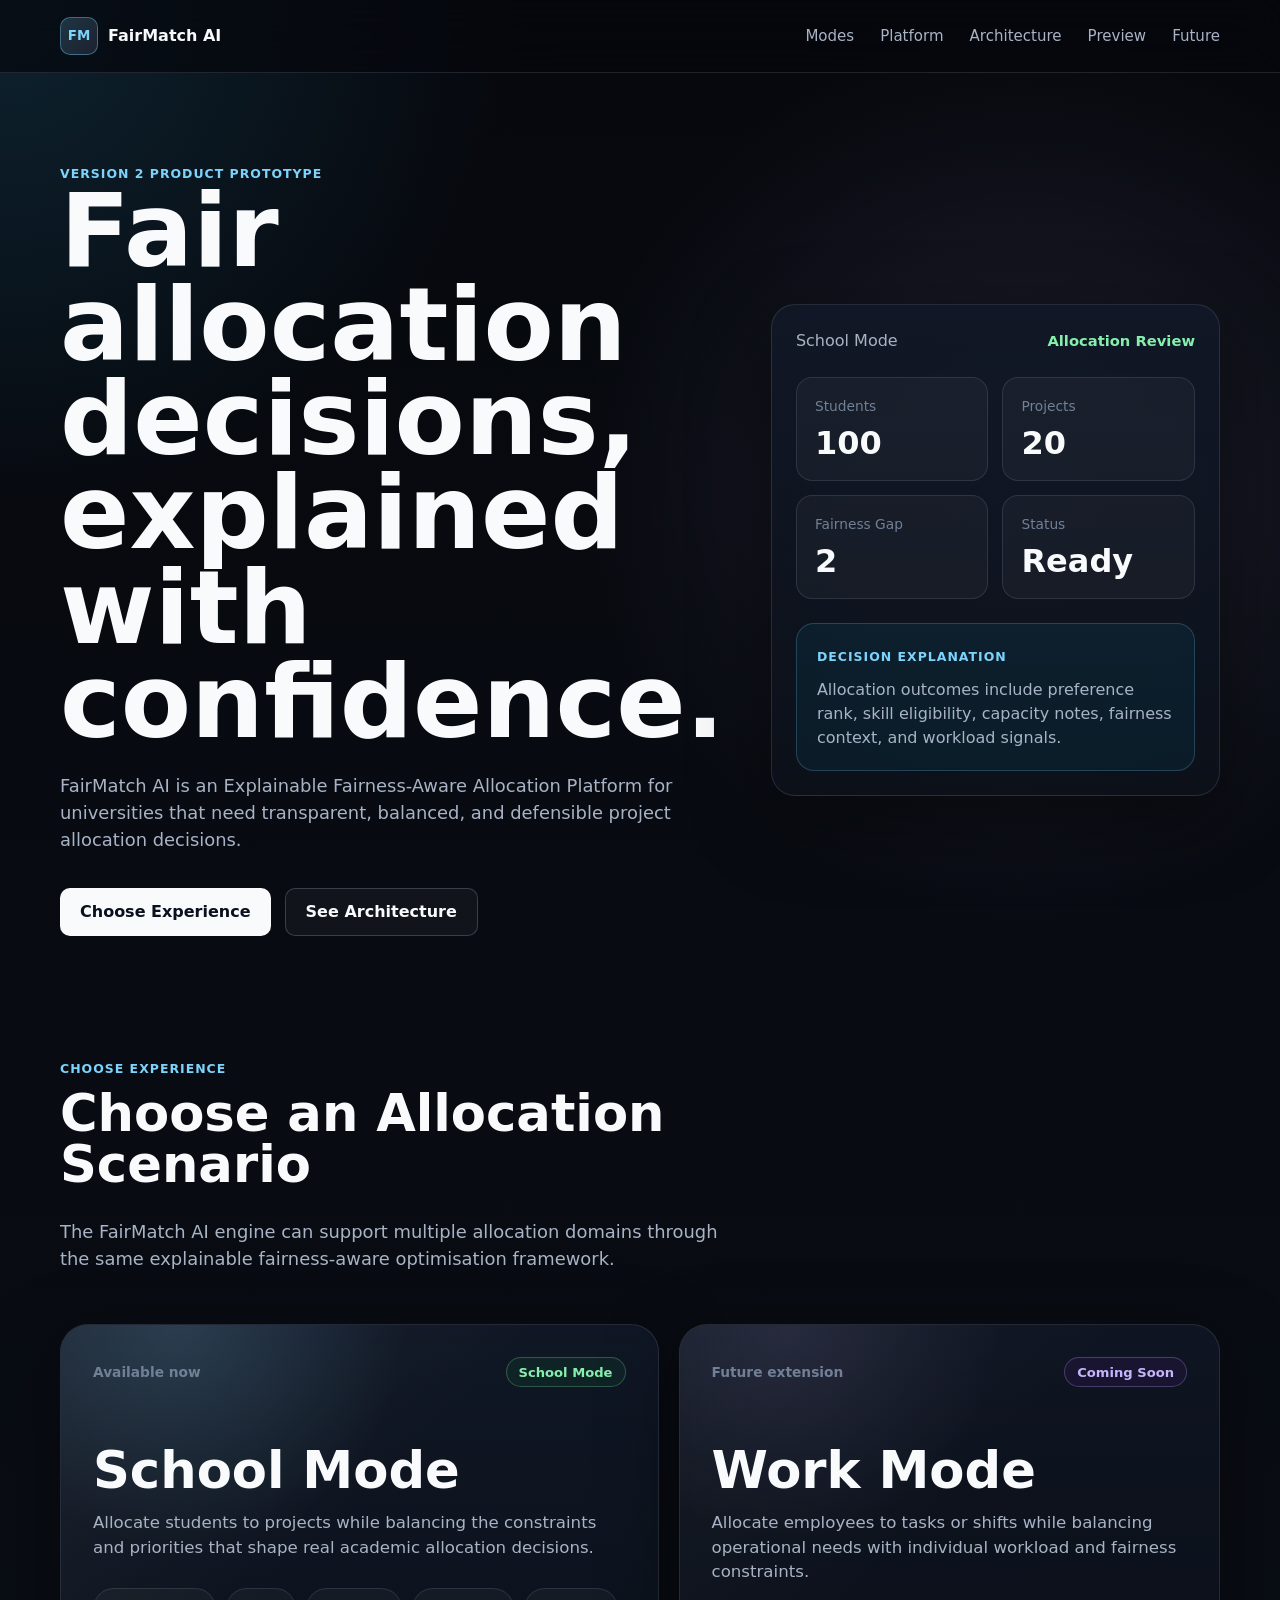
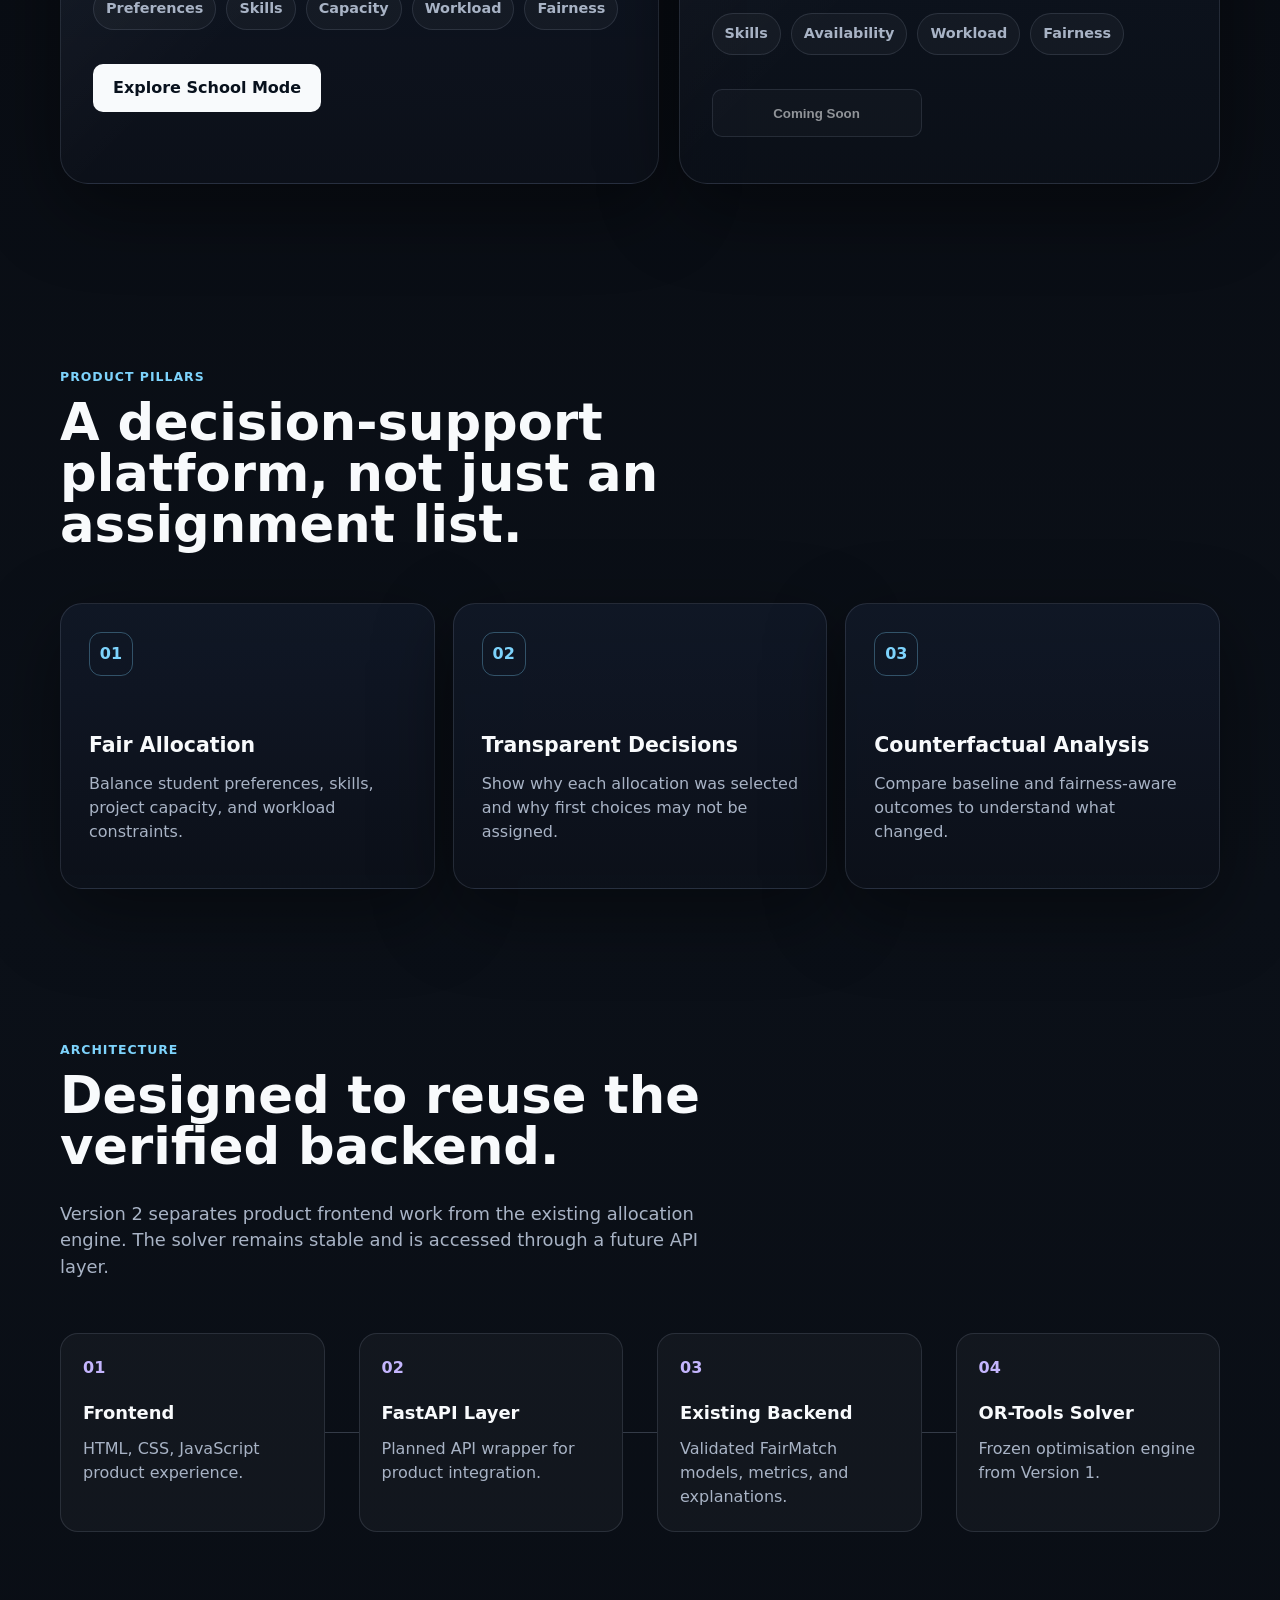
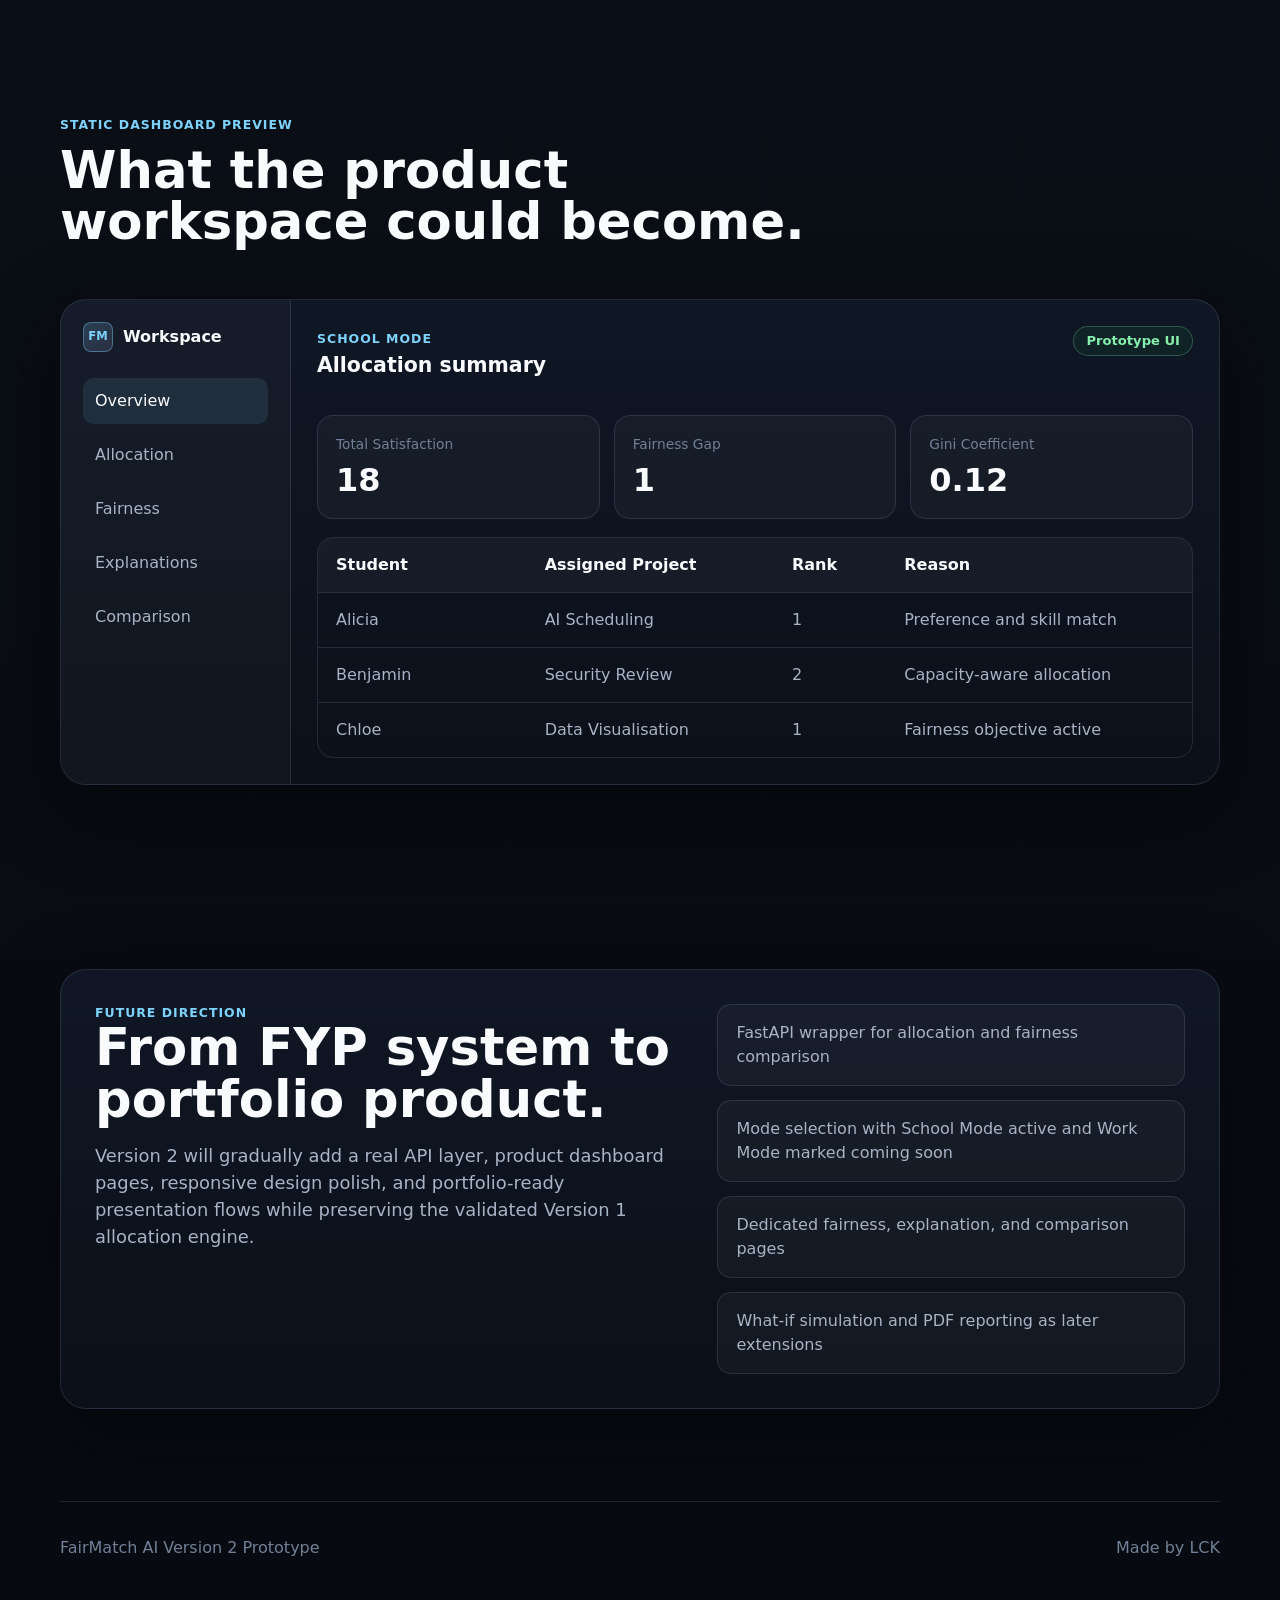
==== frontend/index.html @ 99555b66 "Start v2 frontend prototype" ====
<!doctype html>
<html lang="en">
  <head>
    <meta charset="utf-8" />
    <meta name="viewport" content="width=device-width, initial-scale=1" />
    <title>FairMatch AI | Version 2 Prototype</title>
    <meta
      name="description"
      content="FairMatch AI is an Explainable Fairness-Aware Allocation Platform for transparent, fair, and explainable allocation decisions."
    />
    <link rel="stylesheet" href="styles.css" />
  </head>
  <body>
    <header class="site-header">
      <nav class="nav-shell" aria-label="Primary navigation">
        <a class="brand" href="#top" aria-label="FairMatch AI home">
          <span class="brand-mark">FM</span>
          <span>FairMatch AI</span>
        </a>
        <button class="nav-toggle" type="button" aria-label="Open navigation" aria-expanded="false">
          <span></span>
          <span></span>
        </button>
        <div class="nav-links" data-nav-links>
          <a href="#modes">Modes</a>
          <a href="#platform">Platform</a>
          <a href="#architecture">Architecture</a>
          <a href="#preview">Preview</a>
          <a href="#future">Future</a>
        </div>
      </nav>
    </header>

    <main id="top">
      <section class="hero section">
        <div class="hero-content">
          <div class="eyebrow">Version 2 product prototype</div>
          <h1>Fair allocation decisions, explained with confidence.</h1>
          <p class="hero-copy">
            FairMatch AI is an Explainable Fairness-Aware Allocation Platform for universities
            that need transparent, balanced, and defensible project allocation decisions.
          </p>
          <div class="hero-actions">
            <a class="button primary" href="#modes">Choose Experience</a>
            <a class="button secondary" href="#architecture">See Architecture</a>
          </div>
        </div>

        <aside class="hero-panel" aria-label="Product highlights">
          <div class="panel-topline">
            <span>School Mode</span>
            <strong>Allocation Review</strong>
          </div>
          <div class="signal-grid">
            <div>
              <span>Students</span>
              <strong>100</strong>
            </div>
            <div>
              <span>Projects</span>
              <strong>20</strong>
            </div>
            <div>
              <span>Fairness Gap</span>
              <strong>2</strong>
            </div>
            <div>
              <span>Status</span>
              <strong>Ready</strong>
            </div>
          </div>
          <div class="decision-card">
            <span class="card-label">Decision explanation</span>
            <p>
              Allocation outcomes include preference rank, skill eligibility, capacity notes,
              fairness context, and workload signals.
            </p>
          </div>
        </aside>
      </section>

      <section id="modes" class="section mode-section">
        <div class="section-heading mode-heading">
          <div class="eyebrow">Choose experience</div>
          <h2>Choose an Allocation Scenario</h2>
          <p>
            The FairMatch AI engine can support multiple allocation domains through the same
            explainable fairness-aware optimisation framework.
          </p>
        </div>
        <div class="mode-grid">
          <article class="mode-card mode-card-primary">
            <div class="mode-card-topline">
              <span class="mode-kicker">Available now</span>
              <span class="status-pill">School Mode</span>
            </div>
            <h3>School Mode</h3>
            <p>
              Allocate students to projects while balancing the constraints and priorities
              that shape real academic allocation decisions.
            </p>
            <ul class="mode-list" aria-label="School Mode allocation factors">
              <li>Preferences</li>
              <li>Skills</li>
              <li>Capacity</li>
              <li>Workload</li>
              <li>Fairness</li>
            </ul>
            <a class="button primary mode-button" href="dashboard.html">Explore School Mode</a>
          </article>

          <article class="mode-card mode-card-disabled" aria-label="Work Mode coming soon">
            <div class="mode-card-topline">
              <span class="mode-kicker">Future extension</span>
              <span class="coming-soon-badge">Coming Soon</span>
            </div>
            <h3>Work Mode</h3>
            <p>
              Allocate employees to tasks or shifts while balancing operational needs with
              individual workload and fairness constraints.
            </p>
            <ul class="mode-list" aria-label="Work Mode allocation factors">
              <li>Skills</li>
              <li>Availability</li>
              <li>Workload</li>
              <li>Fairness</li>
            </ul>
            <button class="button secondary mode-button disabled-button" type="button" disabled>
              Coming Soon
            </button>
          </article>
        </div>
      </section>

      <section id="platform" class="section">
        <div class="section-heading">
          <div class="eyebrow">Product pillars</div>
          <h2>A decision-support platform, not just an assignment list.</h2>
        </div>
        <div class="pillar-grid">
          <article class="pillar-card">
            <div class="pillar-icon">01</div>
            <h3>Fair Allocation</h3>
            <p>Balance student preferences, skills, project capacity, and workload constraints.</p>
          </article>
          <article class="pillar-card">
            <div class="pillar-icon">02</div>
            <h3>Transparent Decisions</h3>
            <p>Show why each allocation was selected and why first choices may not be assigned.</p>
          </article>
          <article class="pillar-card">
            <div class="pillar-icon">03</div>
            <h3>Counterfactual Analysis</h3>
            <p>Compare baseline and fairness-aware outcomes to understand what changed.</p>
          </article>
        </div>
      </section>

      <section id="architecture" class="section architecture-section">
        <div class="section-heading compact">
          <div class="eyebrow">Architecture</div>
          <h2>Designed to reuse the verified backend.</h2>
          <p>
            Version 2 separates product frontend work from the existing allocation engine.
            The solver remains stable and is accessed through a future API layer.
          </p>
        </div>
        <div class="architecture-flow" aria-label="Version 2 architecture flow">
          <div class="flow-node">
            <span>01</span>
            <strong>Frontend</strong>
            <p>HTML, CSS, JavaScript product experience.</p>
          </div>
          <div class="flow-line"></div>
          <div class="flow-node">
            <span>02</span>
            <strong>FastAPI Layer</strong>
            <p>Planned API wrapper for product integration.</p>
          </div>
          <div class="flow-line"></div>
          <div class="flow-node">
            <span>03</span>
            <strong>Existing Backend</strong>
            <p>Validated FairMatch models, metrics, and explanations.</p>
          </div>
          <div class="flow-line"></div>
          <div class="flow-node">
            <span>04</span>
            <strong>OR-Tools Solver</strong>
            <p>Frozen optimisation engine from Version 1.</p>
          </div>
        </div>
      </section>

      <section id="preview" class="section preview-section">
        <div class="section-heading">
          <div class="eyebrow">Static dashboard preview</div>
          <h2>What the product workspace could become.</h2>
        </div>
        <div class="dashboard-preview">
          <div class="preview-sidebar">
            <div class="mini-brand">
              <span class="brand-mark small">FM</span>
              <span>Workspace</span>
            </div>
            <a class="active" href="#preview">Overview</a>
            <a href="#preview">Allocation</a>
            <a href="#preview">Fairness</a>
            <a href="#preview">Explanations</a>
            <a href="#preview">Comparison</a>
          </div>
          <div class="preview-main">
            <div class="preview-header">
              <div>
                <span class="card-label">School Mode</span>
                <h3>Allocation summary</h3>
              </div>
              <span class="status-pill">Prototype UI</span>
            </div>
            <div class="metric-row">
              <div class="metric-card">
                <span>Total Satisfaction</span>
                <strong>18</strong>
              </div>
              <div class="metric-card">
                <span>Fairness Gap</span>
                <strong>1</strong>
              </div>
              <div class="metric-card">
                <span>Gini Coefficient</span>
                <strong>0.12</strong>
              </div>
            </div>
            <div class="table-card">
              <div class="table-row table-head">
                <span>Student</span>
                <span>Assigned Project</span>
                <span>Rank</span>
                <span>Reason</span>
              </div>
              <div class="table-row">
                <span>Alicia</span>
                <span>AI Scheduling</span>
                <span>1</span>
                <span>Preference and skill match</span>
              </div>
              <div class="table-row">
                <span>Benjamin</span>
                <span>Security Review</span>
                <span>2</span>
                <span>Capacity-aware allocation</span>
              </div>
              <div class="table-row">
                <span>Chloe</span>
                <span>Data Visualisation</span>
                <span>1</span>
                <span>Fairness objective active</span>
              </div>
            </div>
          </div>
        </div>
      </section>

      <section id="future" class="section future-section">
        <div class="future-card">
          <div>
            <div class="eyebrow">Future direction</div>
            <h2>From FYP system to portfolio product.</h2>
            <p>
              Version 2 will gradually add a real API layer, product dashboard pages,
              responsive design polish, and portfolio-ready presentation flows while
              preserving the validated Version 1 allocation engine.
            </p>
          </div>
          <ul class="future-list">
            <li>FastAPI wrapper for allocation and fairness comparison</li>
            <li>Mode selection with School Mode active and Work Mode marked coming soon</li>
            <li>Dedicated fairness, explanation, and comparison pages</li>
            <li>What-if simulation and PDF reporting as later extensions</li>
          </ul>
        </div>
      </section>
    </main>

    <footer class="site-footer">
      <span>FairMatch AI Version 2 Prototype</span>
      <span>Made by LCK</span>
    </footer>

    <script src="app.js"></script>
  </body>
</html>
---- frontend/styles.css ----
:root {
  color-scheme: dark;
  --bg: #06080d;
  --bg-soft: #0c111a;
  --surface: rgba(16, 23, 36, 0.82);
  --surface-strong: #111827;
  --surface-muted: #172033;
  --line: rgba(148, 163, 184, 0.18);
  --line-strong: rgba(148, 163, 184, 0.3);
  --text: #f8fafc;
  --muted: #a8b3c5;
  --quiet: #718096;
  --primary: #7dd3fc;
  --primary-strong: #38bdf8;
  --accent: #c4b5fd;
  --success: #86efac;
  --shadow: 0 24px 80px rgba(0, 0, 0, 0.42);
}

* {
  box-sizing: border-box;
}

html {
  scroll-behavior: smooth;
}

body {
  margin: 0;
  min-width: 320px;
  background:
    radial-gradient(circle at top left, rgba(56, 189, 248, 0.15), transparent 32rem),
    radial-gradient(circle at 80% 10%, rgba(196, 181, 253, 0.12), transparent 28rem),
    linear-gradient(180deg, #06080d 0%, #0b1018 52%, #070a10 100%);
  color: var(--text);
  font-family:
    Inter, ui-sans-serif, system-ui, -apple-system, BlinkMacSystemFont, "Segoe UI",
    sans-serif;
  line-height: 1.5;
}

a {
  color: inherit;
  text-decoration: none;
}

.site-header {
  position: sticky;
  top: 0;
  z-index: 20;
  border-bottom: 1px solid var(--line);
  background: rgba(6, 8, 13, 0.72);
  backdrop-filter: blur(20px);
}

.nav-shell {
  display: flex;
  align-items: center;
  justify-content: space-between;
  width: min(1160px, calc(100% - 40px));
  margin: 0 auto;
  min-height: 72px;
}

.brand,
.mini-brand {
  display: inline-flex;
  align-items: center;
  gap: 10px;
  font-weight: 700;
  letter-spacing: 0;
}

.brand-mark {
  display: inline-grid;
  place-items: center;
  width: 38px;
  height: 38px;
  border: 1px solid rgba(125, 211, 252, 0.38);
  border-radius: 10px;
  background: linear-gradient(135deg, rgba(125, 211, 252, 0.2), rgba(196, 181, 253, 0.12));
  color: var(--primary);
  font-size: 0.84rem;
}

.brand-mark.small {
  width: 30px;
  height: 30px;
  border-radius: 8px;
  font-size: 0.72rem;
}

.nav-links {
  display: flex;
  align-items: center;
  gap: 26px;
  color: var(--muted);
  font-size: 0.94rem;
}

.nav-links a {
  transition: color 160ms ease;
}

.nav-links a:hover {
  color: var(--text);
}

.nav-toggle {
  display: none;
  width: 42px;
  height: 42px;
  border: 1px solid var(--line);
  border-radius: 10px;
  background: transparent;
  color: var(--text);
}

.nav-toggle span {
  display: block;
  width: 18px;
  height: 2px;
  margin: 5px auto;
  background: var(--text);
}

.section {
  width: min(1160px, calc(100% - 40px));
  margin: 0 auto;
  padding: 92px 0;
}

.hero {
  display: grid;
  grid-template-columns: minmax(0, 1.05fr) minmax(360px, 0.72fr);
  gap: 56px;
  align-items: center;
  min-height: calc(100vh - 72px);
}

.eyebrow,
.card-label {
  color: var(--primary);
  font-size: 0.78rem;
  font-weight: 800;
  letter-spacing: 0.08em;
  text-transform: uppercase;
}

h1,
h2,
h3,
p {
  margin-top: 0;
}

h1 {
  max-width: 760px;
  margin-bottom: 24px;
  font-size: clamp(3.4rem, 8vw, 6.9rem);
  line-height: 0.92;
  letter-spacing: 0;
}

h2 {
  max-width: 760px;
  margin-bottom: 18px;
  font-size: clamp(2rem, 4vw, 3.7rem);
  line-height: 1;
  letter-spacing: 0;
}

h3 {
  margin-bottom: 12px;
  font-size: 1.28rem;
  letter-spacing: 0;
}

.hero-copy,
.section-heading p,
.future-card p {
  max-width: 670px;
  color: var(--muted);
  font-size: 1.12rem;
}

.hero-actions {
  display: flex;
  flex-wrap: wrap;
  gap: 14px;
  margin-top: 34px;
}

.button {
  display: inline-flex;
  align-items: center;
  justify-content: center;
  min-height: 48px;
  padding: 0 20px;
  border-radius: 10px;
  font-weight: 800;
}

.button.primary {
  background: var(--text);
  color: #08111d;
}

.button.secondary {
  border: 1px solid var(--line-strong);
  color: var(--text);
  background: rgba(255, 255, 255, 0.04);
}

.button:disabled,
.disabled-button {
  cursor: not-allowed;
  opacity: 0.56;
}

.hero-panel,
.pillar-card,
.mode-card,
.dashboard-preview,
.future-card {
  border: 1px solid var(--line);
  background: linear-gradient(180deg, rgba(17, 24, 39, 0.92), rgba(12, 17, 26, 0.88));
  box-shadow: var(--shadow);
}

.hero-panel {
  padding: 24px;
  border-radius: 24px;
}

.panel-topline {
  display: flex;
  align-items: center;
  justify-content: space-between;
  gap: 16px;
  color: var(--muted);
}

.panel-topline strong {
  color: var(--success);
  font-size: 0.92rem;
}

.signal-grid {
  display: grid;
  grid-template-columns: repeat(2, minmax(0, 1fr));
  gap: 14px;
  margin: 24px 0;
}

.signal-grid div,
.metric-card {
  min-height: 104px;
  padding: 18px;
  border: 1px solid var(--line);
  border-radius: 16px;
  background: rgba(255, 255, 255, 0.035);
}

.signal-grid span,
.metric-card span {
  display: block;
  margin-bottom: 10px;
  color: var(--quiet);
  font-size: 0.86rem;
}

.signal-grid strong,
.metric-card strong {
  font-size: 2rem;
  line-height: 1;
}

.decision-card {
  padding: 20px;
  border: 1px solid rgba(125, 211, 252, 0.22);
  border-radius: 18px;
  background: rgba(14, 116, 144, 0.12);
}

.decision-card p {
  margin: 10px 0 0;
  color: var(--muted);
}

.section-heading {
  display: flex;
  flex-direction: column;
  gap: 10px;
  margin-bottom: 34px;
}

.section-heading.compact {
  max-width: 760px;
}

.mode-section {
  padding-top: 32px;
}

.mode-heading {
  max-width: 820px;
}

.mode-grid {
  display: grid;
  grid-template-columns: minmax(0, 1.05fr) minmax(0, 0.95fr);
  gap: 20px;
}

.mode-card {
  position: relative;
  min-height: 460px;
  padding: 32px;
  border-radius: 28px;
  overflow: hidden;
  transition:
    border-color 180ms ease,
    transform 180ms ease,
    box-shadow 180ms ease;
}

.mode-card::before {
  position: absolute;
  inset: 0;
  content: "";
  pointer-events: none;
  background:
    radial-gradient(circle at 20% 0%, rgba(125, 211, 252, 0.16), transparent 34%),
    linear-gradient(135deg, rgba(255, 255, 255, 0.06), transparent 46%);
}

.mode-card > * {
  position: relative;
  z-index: 1;
}

.mode-card-primary:hover {
  border-color: rgba(125, 211, 252, 0.54);
  box-shadow: 0 30px 96px rgba(14, 116, 144, 0.22);
  transform: translateY(-4px);
}

.mode-card-disabled {
  background: linear-gradient(180deg, rgba(17, 24, 39, 0.72), rgba(12, 17, 26, 0.68));
}

.mode-card-disabled::before {
  background:
    radial-gradient(circle at 20% 0%, rgba(196, 181, 253, 0.1), transparent 34%),
    linear-gradient(135deg, rgba(255, 255, 255, 0.04), transparent 46%);
}

.mode-card-topline {
  display: flex;
  align-items: center;
  justify-content: space-between;
  gap: 16px;
  margin-bottom: 58px;
}

.mode-kicker {
  color: var(--quiet);
  font-size: 0.86rem;
  font-weight: 800;
}

.mode-card h3 {
  margin-bottom: 14px;
  font-size: clamp(2rem, 4vw, 3.4rem);
  line-height: 1;
}

.mode-card p {
  max-width: 540px;
  color: var(--muted);
  font-size: 1.04rem;
}

.mode-list {
  display: flex;
  flex-wrap: wrap;
  gap: 10px;
  margin: 28px 0 34px;
  padding: 0;
  list-style: none;
}

.mode-list li {
  padding: 9px 12px;
  border: 1px solid var(--line);
  border-radius: 999px;
  color: var(--muted);
  background: rgba(255, 255, 255, 0.035);
  font-size: 0.9rem;
  font-weight: 700;
}

.mode-button {
  min-width: 210px;
}

.coming-soon-badge {
  display: inline-flex;
  align-items: center;
  min-height: 30px;
  padding: 0 12px;
  border: 1px solid rgba(196, 181, 253, 0.26);
  border-radius: 999px;
  color: var(--accent);
  background: rgba(88, 28, 135, 0.16);
  font-size: 0.82rem;
  font-weight: 800;
}

.pillar-grid {
  display: grid;
  grid-template-columns: repeat(3, minmax(0, 1fr));
  gap: 18px;
}

.pillar-card {
  min-height: 260px;
  padding: 28px;
  border-radius: 22px;
}

.pillar-card p {
  color: var(--muted);
}

.pillar-icon {
  display: inline-grid;
  place-items: center;
  width: 44px;
  height: 44px;
  margin-bottom: 54px;
  border: 1px solid rgba(125, 211, 252, 0.32);
  border-radius: 12px;
  color: var(--primary);
  font-weight: 800;
}

.architecture-section {
  padding-top: 60px;
}

.architecture-flow {
  display: grid;
  grid-template-columns: 1fr 34px 1fr 34px 1fr 34px 1fr;
  align-items: stretch;
  margin-top: 34px;
}

.flow-node {
  min-height: 190px;
  padding: 22px;
  border: 1px solid var(--line);
  border-radius: 18px;
  background: rgba(255, 255, 255, 0.035);
}

.flow-node span {
  color: var(--accent);
  font-weight: 800;
}

.flow-node strong {
  display: block;
  margin: 20px 0 10px;
  font-size: 1.12rem;
}

.flow-node p {
  color: var(--muted);
  margin-bottom: 0;
}

.flow-line {
  align-self: center;
  height: 1px;
  background: var(--line-strong);
}

.dashboard-preview {
  display: grid;
  grid-template-columns: 230px minmax(0, 1fr);
  overflow: hidden;
  border-radius: 26px;
}

.preview-sidebar {
  display: flex;
  flex-direction: column;
  gap: 8px;
  padding: 22px;
  border-right: 1px solid var(--line);
  background: rgba(255, 255, 255, 0.025);
}

.preview-sidebar a {
  padding: 11px 12px;
  border-radius: 10px;
  color: var(--muted);
}

.preview-sidebar a.active,
.preview-sidebar a:hover {
  color: var(--text);
  background: rgba(125, 211, 252, 0.1);
}

.mini-brand {
  margin-bottom: 18px;
}

.preview-main {
  padding: 26px;
}

.preview-header {
  display: flex;
  align-items: flex-start;
  justify-content: space-between;
  gap: 20px;
  margin-bottom: 22px;
}

.status-pill {
  display: inline-flex;
  align-items: center;
  min-height: 30px;
  padding: 0 12px;
  border: 1px solid rgba(134, 239, 172, 0.26);
  border-radius: 999px;
  color: var(--success);
  background: rgba(22, 101, 52, 0.16);
  font-size: 0.82rem;
  font-weight: 800;
}

.metric-row {
  display: grid;
  grid-template-columns: repeat(3, minmax(0, 1fr));
  gap: 14px;
  margin-bottom: 18px;
}

.table-card {
  border: 1px solid var(--line);
  border-radius: 16px;
  overflow: hidden;
}

.table-row {
  display: grid;
  grid-template-columns: 1fr 1.2fr 0.5fr 1.4fr;
  gap: 16px;
  padding: 15px 18px;
  border-top: 1px solid var(--line);
  color: var(--muted);
}

.table-row:first-child {
  border-top: 0;
}

.table-head {
  color: var(--text);
  background: rgba(255, 255, 255, 0.04);
  font-weight: 800;
}

.future-card {
  display: grid;
  grid-template-columns: minmax(0, 1fr) minmax(320px, 0.8fr);
  gap: 38px;
  padding: 34px;
  border-radius: 26px;
}

.future-list {
  display: grid;
  gap: 14px;
  margin: 0;
  padding: 0;
  list-style: none;
}

.future-list li {
  padding: 16px 18px;
  border: 1px solid var(--line);
  border-radius: 14px;
  color: var(--muted);
  background: rgba(255, 255, 255, 0.035);
}

.site-footer {
  display: flex;
  align-items: center;
  justify-content: space-between;
  gap: 20px;
  width: min(1160px, calc(100% - 40px));
  margin: 0 auto;
  padding: 34px 0 46px;
  border-top: 1px solid var(--line);
  color: var(--quiet);
}

.dashboard-hero {
  display: grid;
  grid-template-columns: minmax(0, 1fr) minmax(420px, 0.74fr);
  gap: 44px;
  align-items: end;
  padding-top: 76px;
  padding-bottom: 56px;
}

.dashboard-hero h1 {
  max-width: 820px;
  font-size: clamp(3rem, 6vw, 5.6rem);
}

.scenario-stat-grid,
.dashboard-card-grid,
.fairness-metric-grid {
  display: grid;
  grid-template-columns: repeat(4, minmax(0, 1fr));
  gap: 14px;
}

.scenario-stat,
.dashboard-card,
.explanation-card,
.comparison-column {
  border: 1px solid var(--line);
  background: linear-gradient(180deg, rgba(17, 24, 39, 0.92), rgba(12, 17, 26, 0.88));
  box-shadow: var(--shadow);
}

.scenario-stat {
  min-height: 116px;
  padding: 18px;
  border-radius: 18px;
}

.scenario-stat span,
.dashboard-card span,
.comparison-stat span {
  display: block;
  margin-bottom: 10px;
  color: var(--quiet);
  font-size: 0.86rem;
}

.scenario-stat strong,
.dashboard-card strong {
  font-size: 1.76rem;
  line-height: 1;
}

.dashboard-section {
  padding-top: 54px;
  padding-bottom: 54px;
}

.dashboard-card {
  min-height: 220px;
  padding: 24px;
  border-radius: 22px;
}

.dashboard-card p,
.metric-card p,
.comparison-column p {
  color: var(--muted);
  margin-bottom: 0;
}

.product-table {
  border: 1px solid var(--line);
  border-radius: 22px;
  overflow: hidden;
  background: rgba(255, 255, 255, 0.025);
  box-shadow: var(--shadow);
}

.product-table-row {
  display: grid;
  grid-template-columns: 1fr 1.4fr 0.8fr 0.7fr 0.8fr 1fr;
  gap: 16px;
  padding: 16px 18px;
  border-top: 1px solid var(--line);
  color: var(--muted);
}

.product-table-row:first-child {
  border-top: 0;
}

.product-table-head {
  color: var(--text);
  background: rgba(255, 255, 255, 0.05);
  font-weight: 800;
}

.positive-text {
  color: var(--success);
  font-weight: 800;
}

.fairness-metric-grid {
  grid-template-columns: repeat(3, minmax(0, 1fr));
}

.fairness-metric-grid .metric-card {
  min-height: 190px;
}

.explanation-layout {
  display: grid;
  grid-template-columns: minmax(0, 0.78fr) minmax(420px, 1fr);
  gap: 28px;
  align-items: start;
}

.explanation-card {
  padding: 28px;
  border-radius: 24px;
}

.explanation-header {
  display: flex;
  justify-content: space-between;
  gap: 20px;
  margin-bottom: 24px;
}

.explanation-list {
  display: grid;
  gap: 14px;
  margin: 0;
  padding: 0;
  list-style: none;
}

.explanation-list li {
  padding: 16px 18px;
  border: 1px solid var(--line);
  border-radius: 14px;
  color: var(--muted);
  background: rgba(255, 255, 255, 0.035);
}

.comparison-shell {
  display: grid;
  grid-template-columns: minmax(0, 1fr) 44px minmax(0, 1fr) minmax(0, 1fr);
  gap: 18px;
  align-items: stretch;
}

.comparison-column {
  padding: 24px;
  border-radius: 22px;
}

.comparison-column.highlighted {
  border-color: rgba(125, 211, 252, 0.42);
  background:
    radial-gradient(circle at top left, rgba(125, 211, 252, 0.14), transparent 45%),
    linear-gradient(180deg, rgba(17, 24, 39, 0.94), rgba(12, 17, 26, 0.9));
}

.comparison-stat {
  display: flex;
  justify-content: space-between;
  gap: 16px;
  padding: 14px 0;
  border-top: 1px solid var(--line);
}

.comparison-stat strong {
  font-size: 1.42rem;
}

.comparison-arrow {
  display: grid;
  place-items: center;
  color: var(--primary);
  font-size: 2rem;
  font-weight: 800;
}

.changed-count {
  margin: 24px 0 18px;
  color: var(--primary);
  font-size: 4.2rem;
  font-weight: 900;
  line-height: 1;
}

@media (max-width: 920px) {
  .nav-toggle {
    display: block;
  }

  .nav-links {
    position: absolute;
    top: 72px;
    left: 20px;
    right: 20px;
    display: none;
    flex-direction: column;
    align-items: stretch;
    gap: 0;
    padding: 12px;
    border: 1px solid var(--line);
    border-radius: 16px;
    background: rgba(10, 15, 24, 0.96);
  }

  .nav-links.open {
    display: flex;
  }

  .nav-links a {
    padding: 12px;
  }

  .hero,
  .mode-grid,
  .pillar-grid,
  .future-card {
    grid-template-columns: 1fr;
  }

  .hero {
    min-height: auto;
    padding-top: 72px;
  }

  .architecture-flow {
    grid-template-columns: 1fr;
    gap: 14px;
  }

  .flow-line {
    width: 1px;
    height: 28px;
    justify-self: center;
  }

  .dashboard-preview {
    grid-template-columns: 1fr;
  }

  .dashboard-hero,
  .explanation-layout,
  .comparison-shell {
    grid-template-columns: 1fr;
  }

  .scenario-stat-grid,
  .dashboard-card-grid,
  .fairness-metric-grid {
    grid-template-columns: repeat(2, minmax(0, 1fr));
  }

  .comparison-arrow {
    transform: rotate(90deg);
  }

  .preview-sidebar {
    border-right: 0;
    border-bottom: 1px solid var(--line);
  }

  .metric-row {
    grid-template-columns: 1fr;
  }

  .table-row {
    grid-template-columns: 1fr;
  }

  .product-table-row {
    grid-template-columns: 1fr 1fr;
  }
}

@media (max-width: 560px) {
  .nav-shell,
  .section,
  .site-footer {
    width: min(100% - 28px, 1160px);
  }

  .section {
    padding: 64px 0;
  }

  h1 {
    font-size: 3.1rem;
  }

  .hero-actions,
  .site-footer {
    align-items: stretch;
    flex-direction: column;
  }

  .mode-card {
    min-height: auto;
    padding: 24px;
  }

  .mode-card-topline {
    align-items: flex-start;
    flex-direction: column;
    margin-bottom: 42px;
  }

  .mode-button {
    width: 100%;
  }

  .signal-grid {
    grid-template-columns: 1fr;
  }

  .scenario-stat-grid,
  .dashboard-card-grid,
  .fairness-metric-grid,
  .product-table-row {
    grid-template-columns: 1fr;
  }
}
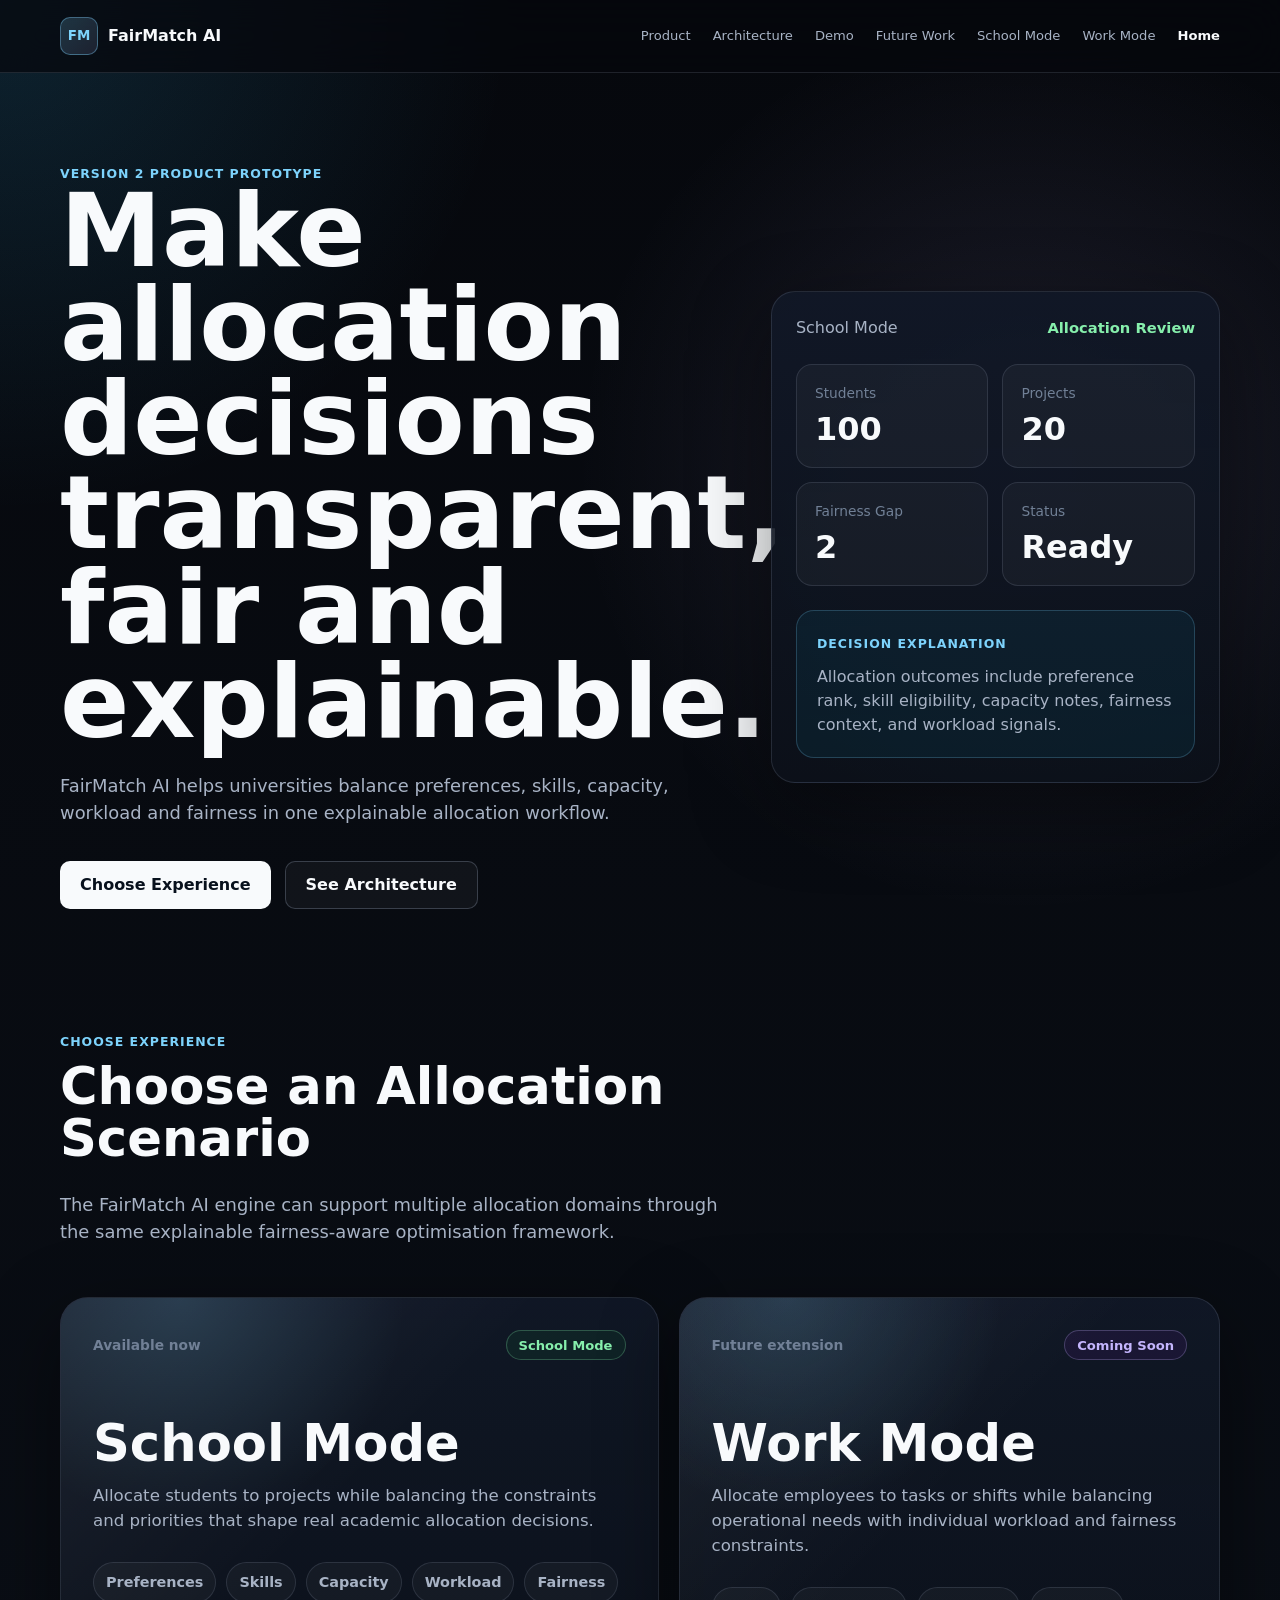
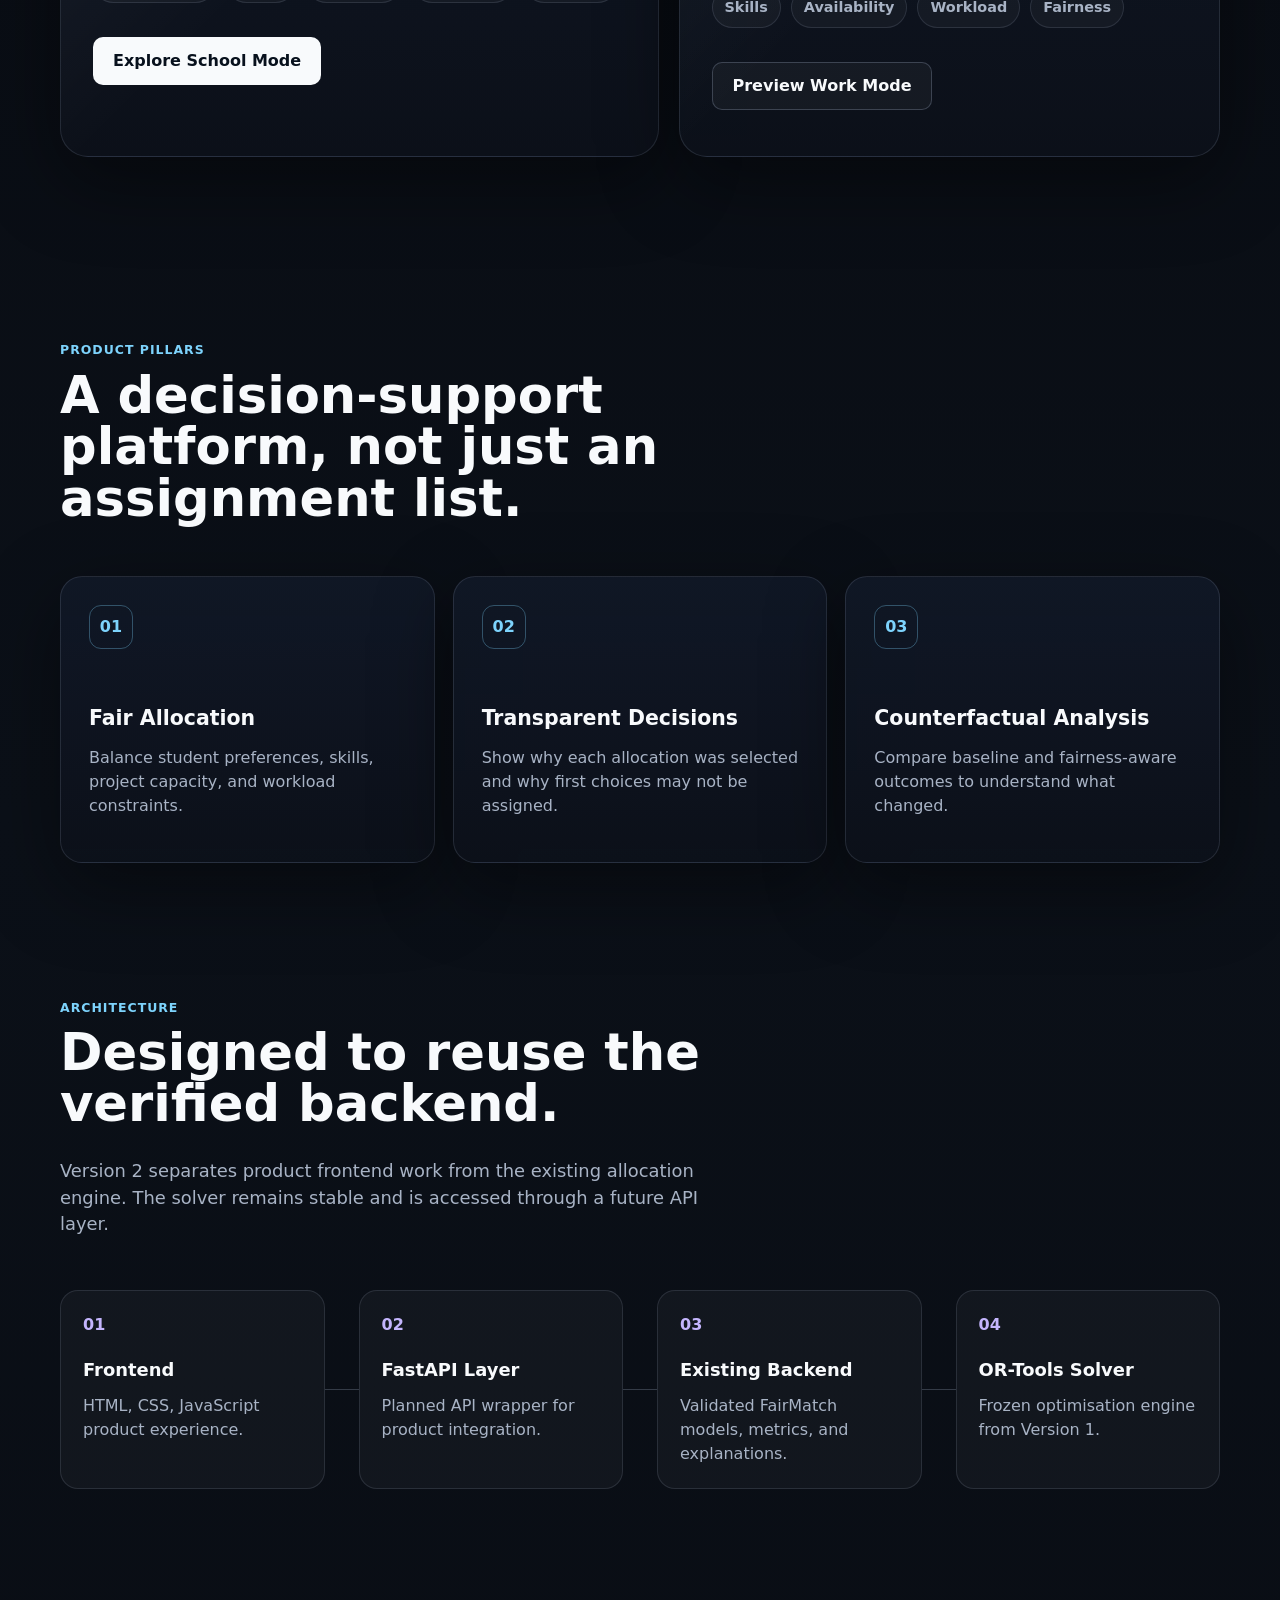
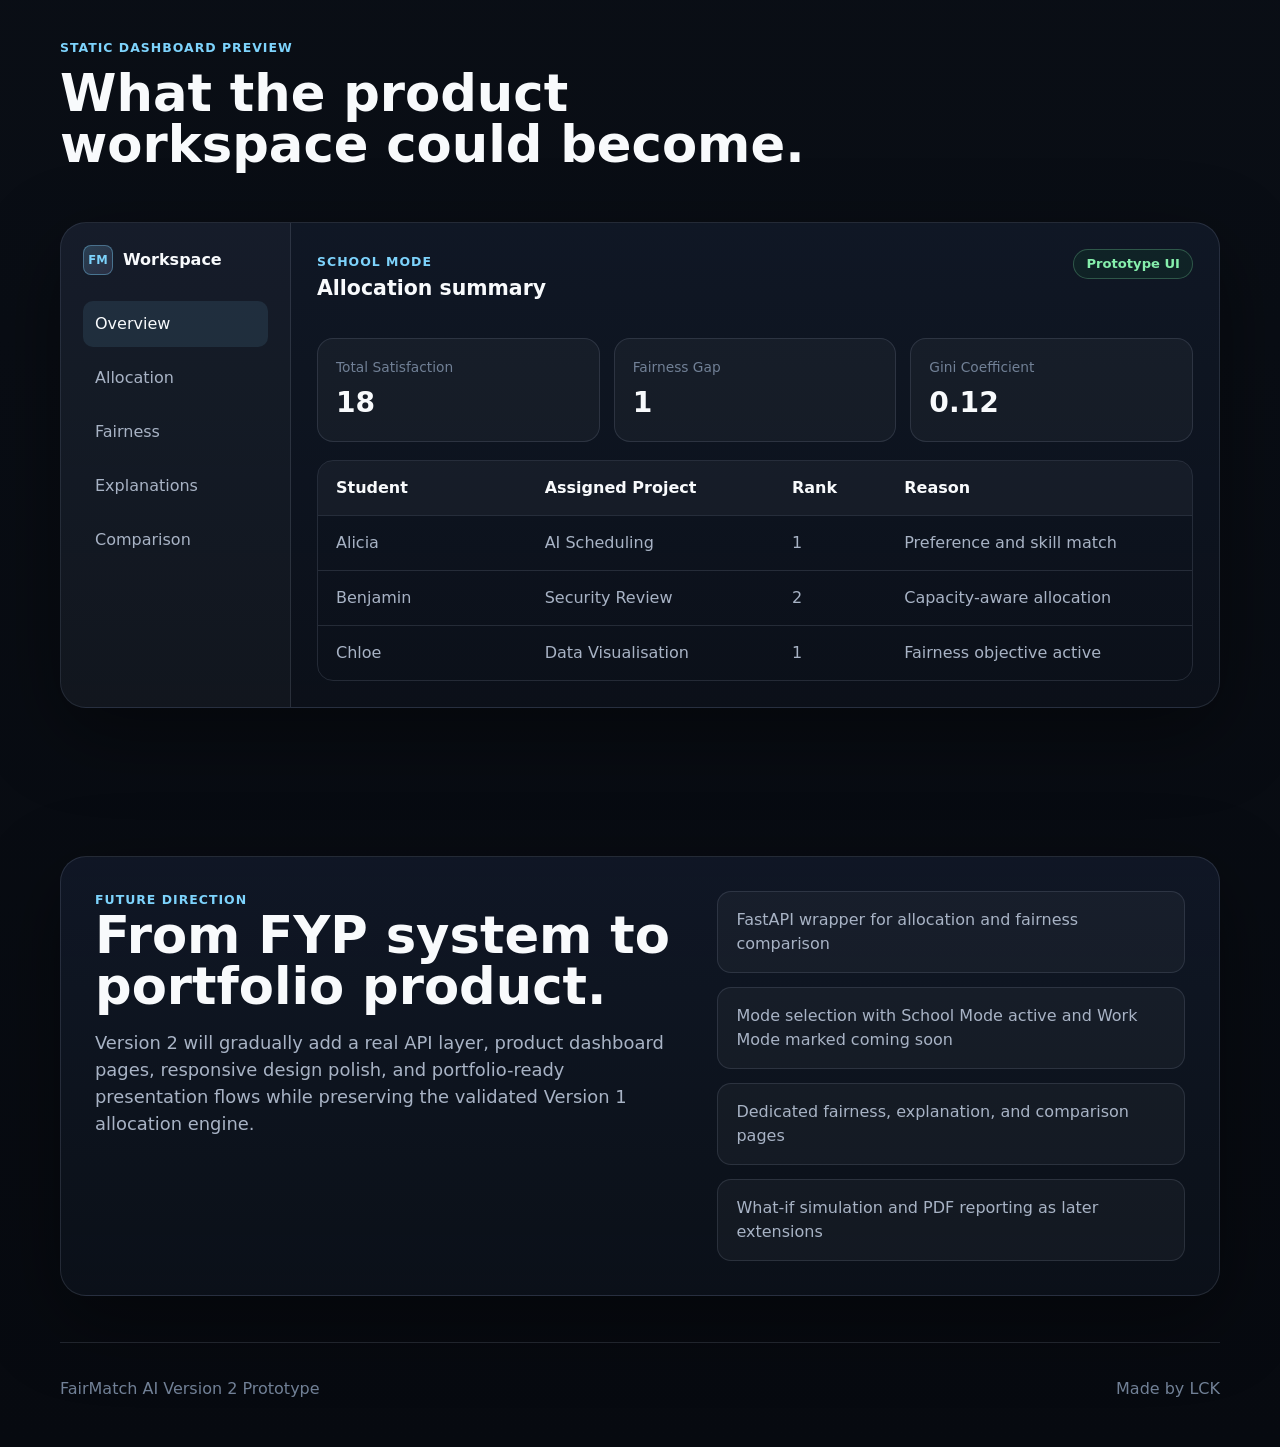
==== commit 4d03474f: "Polish v2 product navigation and work mode" ====
--- a/frontend/index.html
+++ b/frontend/index.html
@@ -22,11 +22,13 @@
           <span></span>
         </button>
         <div class="nav-links" data-nav-links>
-          <a href="#modes">Modes</a>
-          <a href="#platform">Platform</a>
+          <a href="#product">Product</a>
           <a href="#architecture">Architecture</a>
-          <a href="#preview">Preview</a>
-          <a href="#future">Future</a>
+          <a href="#demo">Demo</a>
+          <a href="#future-work">Future Work</a>
+          <a href="dashboard.html">School Mode</a>
+          <a href="work.html">Work Mode</a>
+          <a class="nav-active" href="index.html" aria-current="page">Home</a>
         </div>
       </nav>
     </header>
@@ -35,10 +37,10 @@
       <section class="hero section">
         <div class="hero-content">
           <div class="eyebrow">Version 2 product prototype</div>
-          <h1>Fair allocation decisions, explained with confidence.</h1>
+          <h1>Make allocation decisions transparent, fair and explainable.</h1>
           <p class="hero-copy">
-            FairMatch AI is an Explainable Fairness-Aware Allocation Platform for universities
-            that need transparent, balanced, and defensible project allocation decisions.
+            FairMatch AI helps universities balance preferences, skills, capacity, workload
+            and fairness in one explainable allocation workflow.
           </p>
           <div class="hero-actions">
             <a class="button primary" href="#modes">Choose Experience</a>
@@ -109,7 +111,7 @@
             <a class="button primary mode-button" href="dashboard.html">Explore School Mode</a>
           </article>
 
-          <article class="mode-card mode-card-disabled" aria-label="Work Mode coming soon">
+          <article class="mode-card mode-card-preview" aria-label="Work Mode product preview">
             <div class="mode-card-topline">
               <span class="mode-kicker">Future extension</span>
               <span class="coming-soon-badge">Coming Soon</span>
@@ -125,14 +127,12 @@
               <li>Workload</li>
               <li>Fairness</li>
             </ul>
-            <button class="button secondary mode-button disabled-button" type="button" disabled>
-              Coming Soon
-            </button>
-          </article>
-        </div>
-      </section>
-
-      <section id="platform" class="section">
+            <a class="button secondary mode-button" href="work.html">Preview Work Mode</a>
+          </article>
+        </div>
+      </section>
+
+      <section id="product" class="section">
         <div class="section-heading">
           <div class="eyebrow">Product pillars</div>
           <h2>A decision-support platform, not just an assignment list.</h2>
@@ -192,7 +192,7 @@
         </div>
       </section>
 
-      <section id="preview" class="section preview-section">
+      <section id="demo" class="section preview-section">
         <div class="section-heading">
           <div class="eyebrow">Static dashboard preview</div>
           <h2>What the product workspace could become.</h2>
@@ -261,7 +261,7 @@
         </div>
       </section>
 
-      <section id="future" class="section future-section">
+      <section id="future-work" class="section future-section">
         <div class="future-card">
           <div>
             <div class="eyebrow">Future direction</div>
--- a/frontend/styles.css
+++ b/frontend/styles.css
@@ -93,17 +93,24 @@
 .nav-links {
   display: flex;
   align-items: center;
-  gap: 26px;
-  color: var(--muted);
-  font-size: 0.94rem;
+  gap: clamp(12px, 1.8vw, 22px);
+  color: var(--muted);
+  font-size: clamp(0.82rem, 1vw, 0.94rem);
 }
 
 .nav-links a {
+  white-space: nowrap;
   transition: color 160ms ease;
 }
 
 .nav-links a:hover {
   color: var(--text);
+}
+
+.nav-links a.nav-active,
+.nav-links a[aria-current="page"] {
+  color: var(--text);
+  font-weight: 800;
 }
 
 .nav-toggle {
@@ -346,6 +353,12 @@
   transform: translateY(-4px);
 }
 
+.mode-card-preview:hover {
+  border-color: rgba(196, 181, 253, 0.44);
+  box-shadow: 0 30px 96px rgba(88, 28, 135, 0.22);
+  transform: translateY(-4px);
+}
+
 .mode-card-disabled {
   background: linear-gradient(180deg, rgba(17, 24, 39, 0.72), rgba(12, 17, 26, 0.68));
 }
@@ -447,7 +460,8 @@
 }
 
 .architecture-section {
-  padding-top: 60px;
+  padding-top: 44px;
+  padding-bottom: 58px;
 }
 
 .architecture-flow {
@@ -544,6 +558,21 @@
   font-weight: 800;
 }
 
+.status-pill-compact {
+  display: inline-grid;
+  place-items: center;
+  max-width: 100%;
+  min-height: 24px;
+  width: auto;
+  margin-top: 8px;
+  padding: 0 9px;
+  overflow: hidden;
+  text-overflow: ellipsis;
+  white-space: nowrap;
+  font-size: 0.72rem;
+  line-height: 1;
+}
+
 .metric-row {
   display: grid;
   grid-template-columns: repeat(3, minmax(0, 1fr));
@@ -582,6 +611,11 @@
   gap: 38px;
   padding: 34px;
   border-radius: 26px;
+}
+
+.future-section {
+  padding-top: 56px;
+  padding-bottom: 46px;
 }
 
 .future-list {
@@ -649,6 +683,13 @@
   border-radius: 18px;
 }
 
+.api-status-card p {
+  margin: 12px 0 0;
+  color: var(--muted);
+  font-size: 0.78rem;
+  line-height: 1.35;
+}
+
 .scenario-stat span,
 .dashboard-card span,
 .comparison-stat span {
@@ -660,13 +701,64 @@
 
 .scenario-stat strong,
 .dashboard-card strong {
-  font-size: 1.76rem;
-  line-height: 1;
+  display: block;
+  max-width: 100%;
+  overflow-wrap: anywhere;
+  font-size: clamp(1.12rem, 2vw, 1.76rem);
+  line-height: 1.08;
 }
 
 .dashboard-section {
   padding-top: 54px;
   padding-bottom: 54px;
+}
+
+.executive-summary-section {
+  padding-top: 18px;
+  padding-bottom: 30px;
+}
+
+.executive-summary {
+  padding: 28px;
+  border: 1px solid var(--line);
+  border-radius: 26px;
+  background:
+    radial-gradient(circle at top left, rgba(125, 211, 252, 0.12), transparent 36%),
+    linear-gradient(180deg, rgba(17, 24, 39, 0.92), rgba(12, 17, 26, 0.88));
+  box-shadow: var(--shadow);
+}
+
+.executive-summary .section-heading {
+  margin-bottom: 22px;
+}
+
+.executive-summary-grid {
+  display: grid;
+  grid-template-columns: repeat(4, minmax(0, 1fr));
+  gap: 14px;
+}
+
+.executive-summary-grid article {
+  min-height: 126px;
+  padding: 18px;
+  border: 1px solid var(--line);
+  border-radius: 18px;
+  background: rgba(255, 255, 255, 0.035);
+}
+
+.executive-summary-grid span {
+  display: block;
+  margin-bottom: 12px;
+  color: var(--quiet);
+  font-size: 0.86rem;
+}
+
+.executive-summary-grid strong {
+  display: block;
+  max-width: 100%;
+  overflow-wrap: anywhere;
+  font-size: clamp(1.18rem, 2vw, 1.68rem);
+  line-height: 1.08;
 }
 
 .dashboard-card {
@@ -680,6 +772,14 @@
 .comparison-column p {
   color: var(--muted);
   margin-bottom: 0;
+}
+
+.metric-card strong {
+  display: block;
+  max-width: 100%;
+  overflow-wrap: anywhere;
+  font-size: clamp(1.36rem, 2.2vw, 2rem);
+  line-height: 1.08;
 }
 
 .product-table {
@@ -802,6 +902,313 @@
   font-size: 4.2rem;
   font-weight: 900;
   line-height: 1;
+}
+
+.control-section {
+  padding-top: 24px;
+  padding-bottom: 32px;
+}
+
+.control-panel {
+  display: grid;
+  grid-template-columns: minmax(0, 1fr) minmax(340px, 0.58fr);
+  gap: 24px;
+  align-items: end;
+  padding: 26px;
+  border: 1px solid var(--line);
+  border-radius: 24px;
+  background: linear-gradient(180deg, rgba(17, 24, 39, 0.92), rgba(12, 17, 26, 0.88));
+  box-shadow: var(--shadow);
+}
+
+.control-panel p {
+  color: var(--muted);
+  margin-bottom: 0;
+}
+
+.control-actions {
+  display: grid;
+  gap: 12px;
+}
+
+.field-label {
+  color: var(--quiet);
+  font-size: 0.82rem;
+  font-weight: 800;
+  text-transform: uppercase;
+}
+
+select {
+  width: 100%;
+  min-height: 48px;
+  padding: 0 14px;
+  border: 1px solid var(--line-strong);
+  border-radius: 10px;
+  background: #0b1220;
+  color: var(--text);
+  font: inherit;
+}
+
+.message-panel {
+  display: none;
+  margin-top: 14px;
+  padding: 14px 16px;
+  border-radius: 14px;
+  color: var(--muted);
+  background: rgba(255, 255, 255, 0.04);
+}
+
+.message-panel.visible {
+  display: block;
+}
+
+.message-panel.success {
+  border: 1px solid rgba(134, 239, 172, 0.3);
+  color: var(--success);
+}
+
+.message-panel.error {
+  border: 1px solid rgba(248, 113, 113, 0.34);
+  color: #fca5a5;
+}
+
+.message-panel.info {
+  border: 1px solid rgba(125, 211, 252, 0.28);
+  color: var(--primary);
+}
+
+.change-list {
+  display: grid;
+  gap: 10px;
+  margin: 18px 0 0;
+  padding: 0;
+  list-style: none;
+}
+
+.change-list li {
+  padding: 12px 14px;
+  border: 1px solid var(--line);
+  border-radius: 12px;
+  color: var(--muted);
+  background: rgba(255, 255, 255, 0.035);
+}
+
+.work-hero {
+  display: grid;
+  grid-template-columns: minmax(0, 1fr) minmax(360px, 0.72fr);
+  gap: 54px;
+  align-items: center;
+  min-height: calc(100vh - 72px);
+}
+
+.work-subtitle {
+  margin-bottom: 18px;
+  color: var(--primary);
+  font-size: clamp(1.2rem, 2.4vw, 1.8rem);
+  font-weight: 800;
+}
+
+.work-hero-card,
+.capability-card,
+.engine-card,
+.work-cta {
+  border: 1px solid var(--line);
+  background: linear-gradient(180deg, rgba(17, 24, 39, 0.92), rgba(12, 17, 26, 0.88));
+  box-shadow: var(--shadow);
+}
+
+.work-hero-card {
+  padding: 28px;
+  border-radius: 26px;
+}
+
+.work-hero-card p {
+  color: var(--muted);
+  margin-bottom: 0;
+}
+
+.work-scenario-pairs {
+  display: grid;
+  gap: 14px;
+  margin: 28px 0;
+}
+
+.work-scenario-pairs div {
+  display: grid;
+  grid-template-columns: 1fr 34px 1fr;
+  align-items: center;
+  gap: 12px;
+  padding: 18px;
+  border: 1px solid var(--line);
+  border-radius: 16px;
+  background: rgba(255, 255, 255, 0.035);
+}
+
+.work-scenario-pairs span,
+.work-flow-arrow,
+.engine-flow span {
+  color: var(--primary);
+  font-weight: 900;
+  text-align: center;
+}
+
+.work-section {
+  padding-top: 58px;
+  padding-bottom: 58px;
+}
+
+.work-flow {
+  display: grid;
+  grid-template-columns: 1fr 28px 1fr 28px 1fr 28px 1fr 28px 1fr;
+  align-items: stretch;
+  gap: 10px;
+}
+
+.work-flow-node {
+  min-height: 132px;
+  display: grid;
+  place-items: center;
+  padding: 18px;
+  border: 1px solid var(--line);
+  border-radius: 18px;
+  background: rgba(255, 255, 255, 0.035);
+  color: var(--text);
+  font-weight: 800;
+  text-align: center;
+}
+
+.work-flow-arrow {
+  display: grid;
+  place-items: center;
+}
+
+.capability-grid {
+  display: grid;
+  grid-template-columns: repeat(3, minmax(0, 1fr));
+  gap: 18px;
+}
+
+.capability-card {
+  min-height: 240px;
+  padding: 26px;
+  border-radius: 22px;
+}
+
+.capability-card span {
+  display: inline-grid;
+  place-items: center;
+  width: 42px;
+  height: 42px;
+  margin-bottom: 42px;
+  border: 1px solid rgba(196, 181, 253, 0.3);
+  border-radius: 12px;
+  color: var(--accent);
+  font-weight: 900;
+}
+
+.capability-card p,
+.engine-card p {
+  color: var(--muted);
+}
+
+.comparison-table {
+  border: 1px solid var(--line);
+  border-radius: 22px;
+  overflow: hidden;
+  background: rgba(255, 255, 255, 0.025);
+  box-shadow: var(--shadow);
+}
+
+.comparison-table-row {
+  display: grid;
+  grid-template-columns: 0.86fr 1fr 1fr;
+  gap: 16px;
+  padding: 16px 18px;
+  border-top: 1px solid var(--line);
+  color: var(--muted);
+}
+
+.comparison-table-row:first-child {
+  border-top: 0;
+}
+
+.comparison-table-row span:first-child,
+.comparison-table-head {
+  color: var(--text);
+  font-weight: 800;
+}
+
+.comparison-table-head {
+  background: rgba(255, 255, 255, 0.05);
+}
+
+.engine-card {
+  display: grid;
+  gap: 28px;
+  padding: 34px;
+  border-radius: 26px;
+}
+
+.engine-flow {
+  display: grid;
+  grid-template-columns: 1fr 36px 1.4fr 36px 1fr;
+  align-items: stretch;
+  gap: 12px;
+}
+
+.engine-flow div {
+  display: grid;
+  place-items: center;
+  min-height: 96px;
+  padding: 18px;
+  border: 1px solid var(--line);
+  border-radius: 16px;
+  background: rgba(125, 211, 252, 0.08);
+  font-weight: 900;
+  text-align: center;
+}
+
+.engine-flow span {
+  display: grid;
+  place-items: center;
+}
+
+.engine-examples {
+  display: flex;
+  flex-wrap: wrap;
+  gap: 12px;
+}
+
+.engine-examples span,
+.roadmap-list li {
+  padding: 12px 14px;
+  border: 1px solid var(--line);
+  border-radius: 999px;
+  color: var(--muted);
+  background: rgba(255, 255, 255, 0.035);
+  font-weight: 700;
+}
+
+.roadmap-list {
+  display: grid;
+  grid-template-columns: repeat(5, minmax(0, 1fr));
+  gap: 12px;
+  margin: 0;
+  padding: 0;
+  list-style-position: inside;
+}
+
+.roadmap-list li {
+  border-radius: 16px;
+}
+
+.work-cta {
+  display: flex;
+  align-items: center;
+  justify-content: space-between;
+  gap: 30px;
+  padding: 34px;
+  border-radius: 26px;
 }
 
 @media (max-width: 920px) {
@@ -833,9 +1240,11 @@
   }
 
   .hero,
+  .work-hero,
   .mode-grid,
   .pillar-grid,
-  .future-card {
+  .future-card,
+  .capability-grid {
     grid-template-columns: 1fr;
   }
 
@@ -860,13 +1269,23 @@
   }
 
   .dashboard-hero,
+  .control-panel,
   .explanation-layout,
-  .comparison-shell {
+  .comparison-shell,
+  .work-flow,
+  .engine-flow,
+  .roadmap-list {
     grid-template-columns: 1fr;
+  }
+
+  .work-flow-arrow,
+  .engine-flow span {
+    transform: rotate(90deg);
   }
 
   .scenario-stat-grid,
   .dashboard-card-grid,
+  .executive-summary-grid,
   .fairness-metric-grid {
     grid-template-columns: repeat(2, minmax(0, 1fr));
   }
@@ -890,6 +1309,15 @@
 
   .product-table-row {
     grid-template-columns: 1fr 1fr;
+  }
+
+  .comparison-table-row {
+    grid-template-columns: 1fr;
+  }
+
+  .work-cta {
+    align-items: flex-start;
+    flex-direction: column;
   }
 }
 
@@ -935,6 +1363,7 @@
 
   .scenario-stat-grid,
   .dashboard-card-grid,
+  .executive-summary-grid,
   .fairness-metric-grid,
   .product-table-row {
     grid-template-columns: 1fr;
